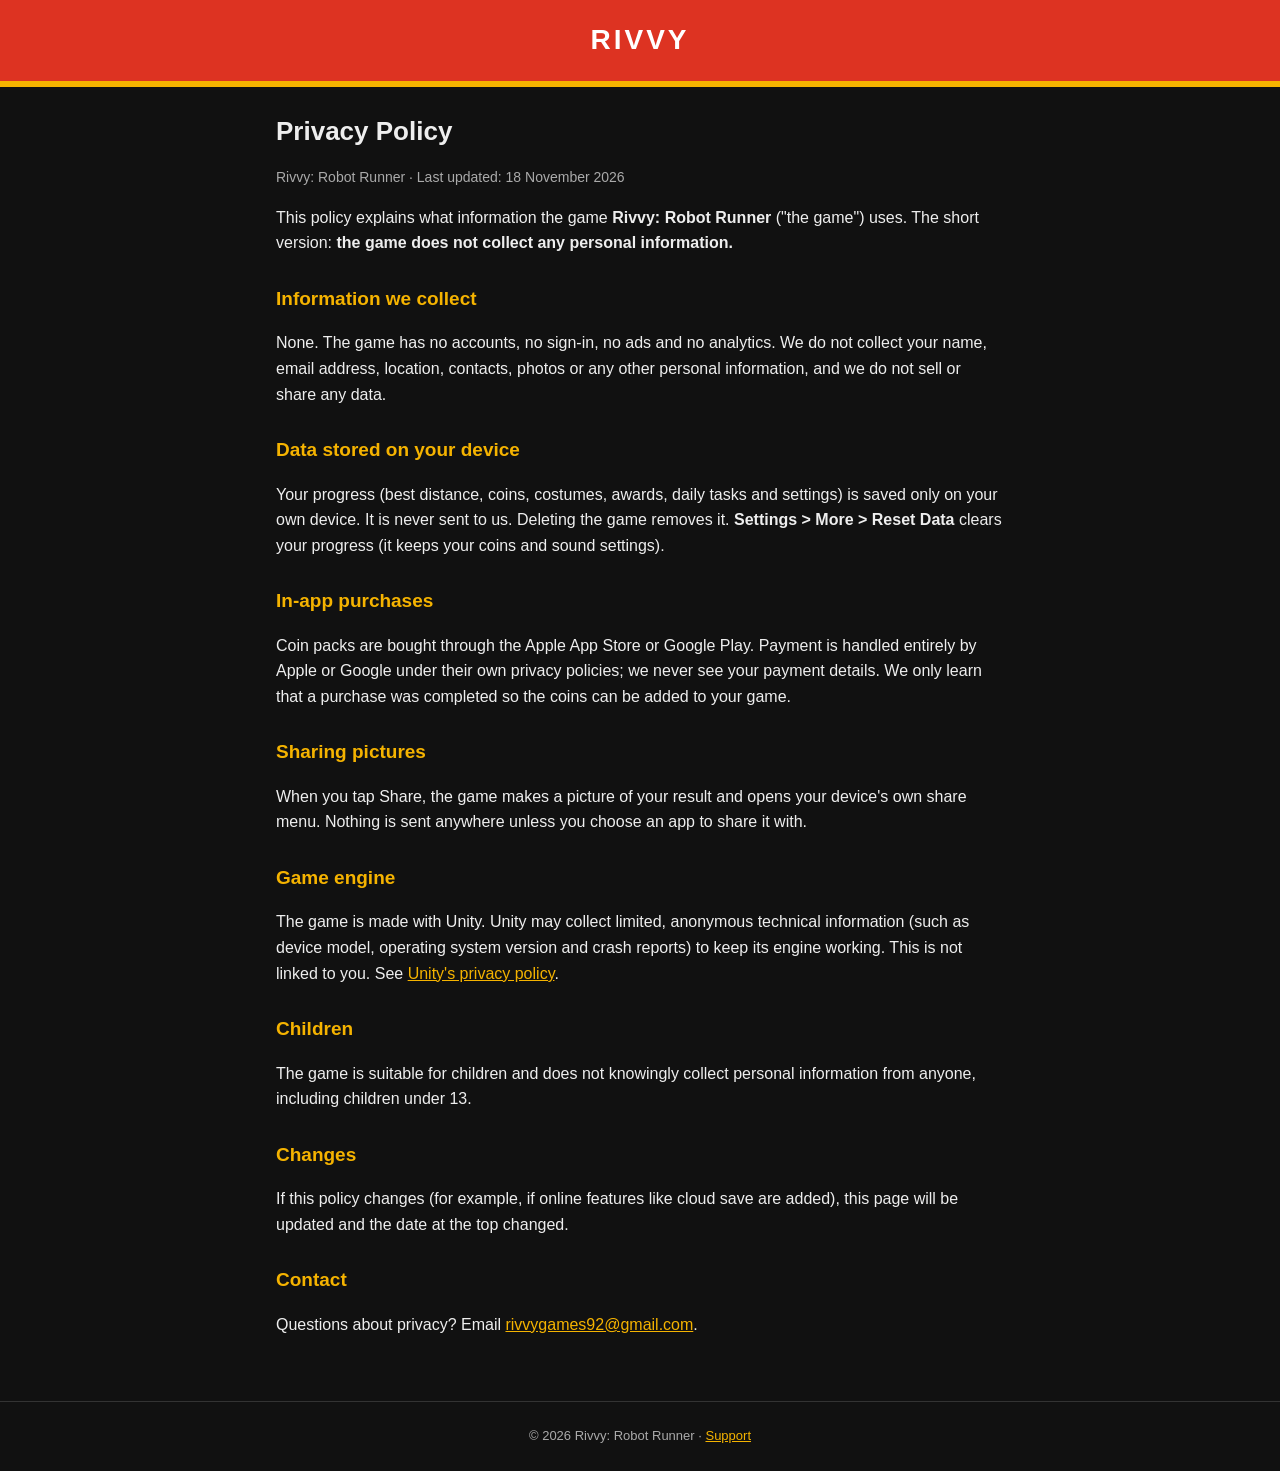
==== privacy.html @ 5d0de300 "Add files via upload" ====
<!doctype html><html lang="en"><head><meta charset="utf-8"><meta name="viewport" content="width=device-width,initial-scale=1">
<title>Rivvy Privacy Policy</title><link rel="stylesheet" href="style.css"></head><body>
<header><a href="index.html">RIVVY</a></header>
<main>
<h1>Privacy Policy</h1>
<p class="muted">Rivvy: Robot Runner &middot; Last updated: 18 November 2026</p>

<p>This policy explains what information the game <b>Rivvy: Robot Runner</b> ("the game") uses. The short version:
<b>the game does not collect any personal information.</b></p>

<h2>Information we collect</h2>
<p>None. The game has no accounts, no sign-in, no ads and no analytics. We do not collect your name, email address,
location, contacts, photos or any other personal information, and we do not sell or share any data.</p>

<h2>Data stored on your device</h2>
<p>Your progress (best distance, coins, costumes, awards, daily tasks and settings) is saved only on your own device.
It is never sent to us. Deleting the game removes it. <b>Settings &gt; More &gt; Reset Data</b> clears your progress (it keeps your coins and sound settings).</p>

<h2>In-app purchases</h2>
<p>Coin packs are bought through the Apple App Store or Google Play. Payment is handled entirely by Apple or Google under
their own privacy policies; we never see your payment details. We only learn that a purchase was completed so the coins can be
added to your game.</p>

<h2>Sharing pictures</h2>
<p>When you tap Share, the game makes a picture of your result and opens your device's own share menu. Nothing is sent
anywhere unless you choose an app to share it with.</p>

<h2>Game engine</h2>
<p>The game is made with Unity. Unity may collect limited, anonymous technical information (such as device model, operating
system version and crash reports) to keep its engine working. This is not linked to you. See
<a href="https://unity.com/legal/game-player-and-app-user-privacy-policy">Unity's privacy policy</a>.</p>

<h2>Children</h2>
<p>The game is suitable for children and does not knowingly collect personal information from anyone, including children
under 13.</p>

<h2>Changes</h2>
<p>If this policy changes (for example, if online features like cloud save are added), this page will be updated and the
date at the top changed.</p>

<h2>Contact</h2>
<p>Questions about privacy? Email <a href="mailto:rivvygames92@gmail.com">rivvygames92@gmail.com</a>.</p>
</main>
<footer>&copy; 2026 Rivvy: Robot Runner &middot; <a href="support.html">Support</a></footer>
</body></html>
---- style.css ----
:root{--bg:#111;--card:#1c1c1c;--text:#eee;--muted:#aaa;--red:#d32;--gold:#f5b300}
*{box-sizing:border-box}
body{margin:0;background:var(--bg);color:var(--text);font:16px/1.6 -apple-system,Helvetica,Arial,sans-serif}
header{background:var(--red);border-bottom:6px solid var(--gold);padding:18px 16px;text-align:center}
header a{color:#fff;text-decoration:none;font-weight:800;font-size:28px;letter-spacing:3px}
main{max-width:760px;margin:0 auto;padding:24px 16px 48px}
h1{font-size:26px;margin:0 0 4px}
h2{font-size:19px;margin:28px 0 6px;color:var(--gold)}
.muted{color:var(--muted);font-size:14px}
a{color:var(--gold)}
ul{padding-left:22px}
.card{background:var(--card);border-radius:10px;padding:16px;margin:16px 0}
footer{text-align:center;color:var(--muted);font-size:13px;padding:24px 16px;border-top:1px solid #333}
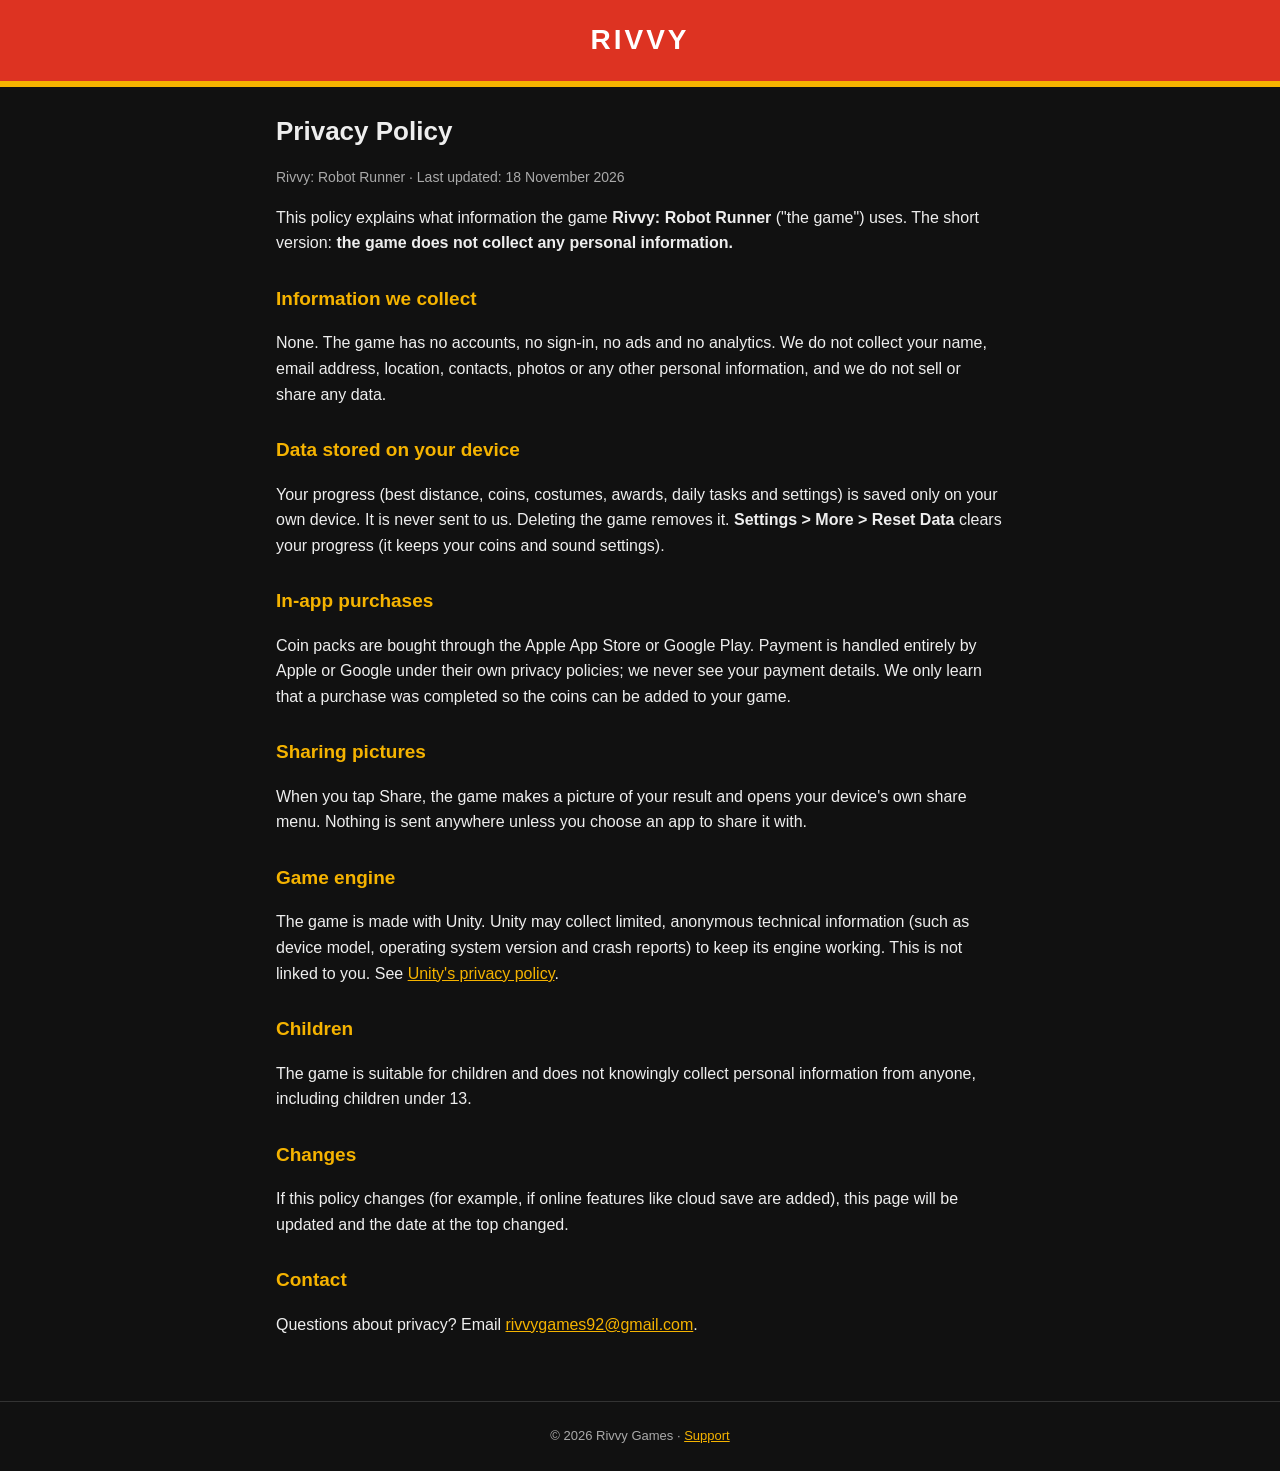
==== commit a81f2376: "Add files via upload" ====
--- a/privacy.html
+++ b/privacy.html
@@ -41,5 +41,5 @@
 <h2>Contact</h2>
 <p>Questions about privacy? Email <a href="mailto:rivvygames92@gmail.com">rivvygames92@gmail.com</a>.</p>
 </main>
-<footer>&copy; 2026 Rivvy: Robot Runner &middot; <a href="support.html">Support</a></footer>
+<footer>&copy; 2026 Rivvy Games &middot; <a href="support.html">Support</a></footer>
 </body></html>
--- a/style.css
+++ b/style.css
@@ -11,3 +11,31 @@
 ul{padding-left:22px}
 .card{background:var(--card);border-radius:10px;padding:16px;margin:16px 0}
 footer{text-align:center;color:var(--muted);font-size:13px;padding:24px 16px;border-top:1px solid #333}
+
+/* ---- showcase home page (2026-11-18) ---- */
+.hero{text-align:center;padding:12px 0 8px}
+.hero .pics{display:flex;justify-content:center;align-items:flex-end;gap:28px;margin:8px 0 16px}
+.hero .icon{width:120px;height:120px;border-radius:26px;image-rendering:pixelated}
+.hero .bot{height:96px;image-rendering:pixelated}
+.hero h1{font-size:30px;margin:0}
+.hero .tag{color:var(--gold);font-weight:700;letter-spacing:2px;margin:2px 0 12px}
+.store{display:inline-block;background:#fff;color:#000;border-radius:10px;padding:10px 18px;font-weight:700;text-decoration:none;margin-top:6px}
+.store.soon{background:#333;color:#ccc}
+.feats{display:grid;grid-template-columns:repeat(auto-fit,minmax(200px,1fr));gap:12px;margin:8px 0}
+.feats .card{margin:0}
+.feats b{color:var(--gold)}
+.grid{display:grid;grid-template-columns:repeat(auto-fill,minmax(150px,1fr));gap:12px}
+.tile{background:var(--card);border-radius:10px;padding:12px 10px;text-align:center;border:1px solid #2a2a2a}
+.tile .art{height:96px;display:flex;align-items:center;justify-content:center;margin-bottom:8px}
+.tile img{max-width:100%;max-height:96px;image-rendering:pixelated}
+.tile .name{font-weight:700;font-size:15px}
+.tile .tip{color:var(--muted);font-size:13px;line-height:1.4;margin-top:4px}
+.fights{display:grid;grid-template-columns:repeat(auto-fit,minmax(220px,1fr));gap:12px}
+.fight{background:var(--card);border-radius:12px;padding:14px;border-top:4px solid var(--red)}
+.fight .pair{display:flex;align-items:flex-end;justify-content:space-around;height:120px;margin-bottom:10px}
+.fight .pair img{max-height:120px;max-width:58%;image-rendering:pixelated}
+.fight .pair img.bot{max-height:72px}
+.fight h3{margin:0 0 4px;font-size:18px}
+.fight .row{font-size:14px;color:var(--muted)}
+.fight .row b{color:var(--text)}
+nav.jump{display:flex;flex-wrap:wrap;justify-content:center;gap:8px 16px;margin:4px 0 8px;font-size:15px}
